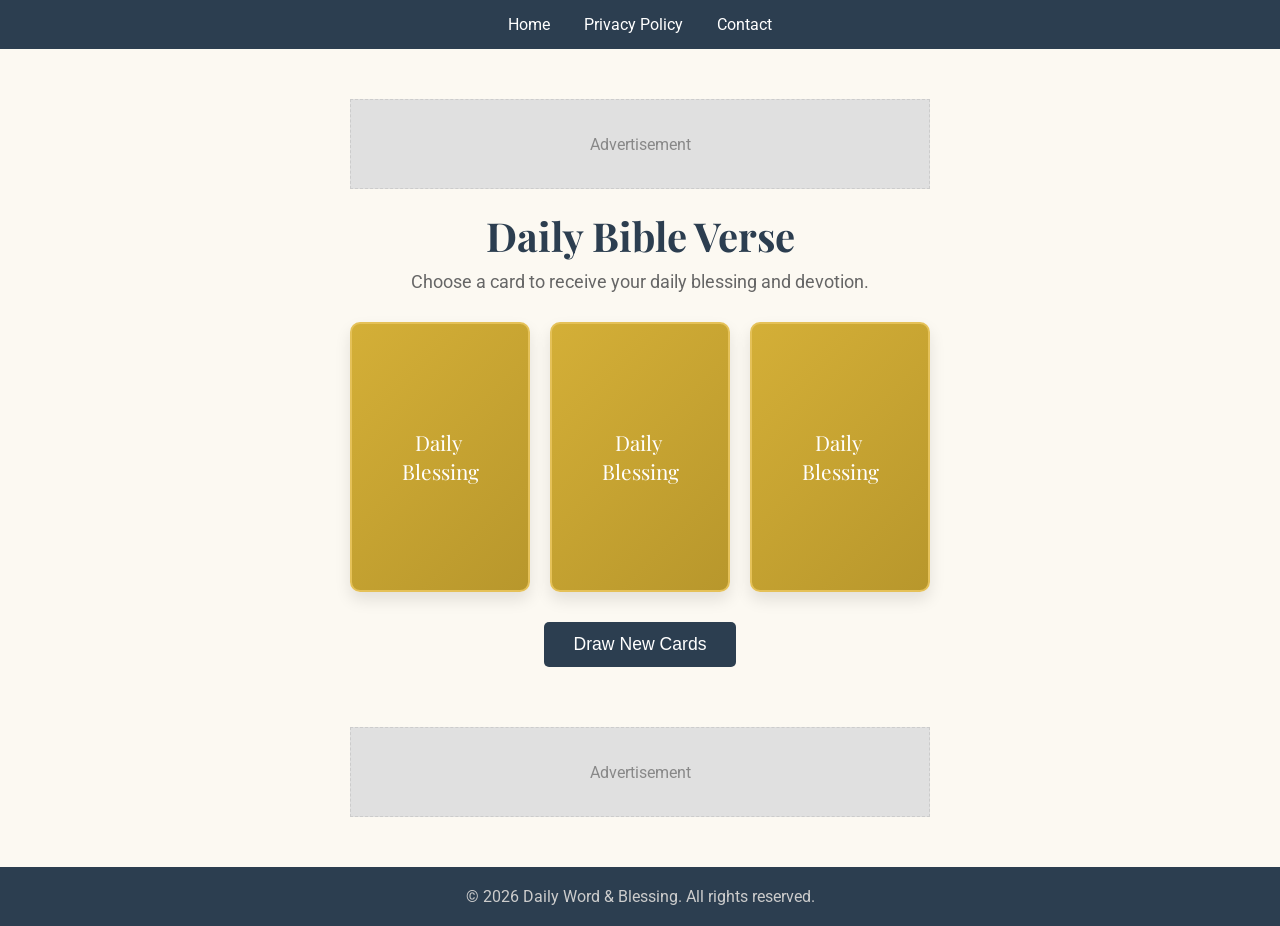
==== index.html @ fd9ffa01 "페이지 업데이트" ====
<!DOCTYPE html>
<html lang="en">
<head>
    <meta charset="UTF-8">
    <meta name="viewport" content="width=device-width, initial-scale=1.0">
    <title>Daily Bible Verse Card & Devotion</title>
    <link rel="stylesheet" href="style.css">
    <link href="https://fonts.googleapis.com/css2?family=Playfair+Display:ital,wght@0,400;0,700;1,400&family=Roboto:wght@300;400;700&display=swap" rel="stylesheet">
</head>
<body>
    <!-- 내비게이션 메뉴 (애드센스 승인 필수 요소) -->
    <header>
        <nav>
            <a href="index.html">Home</a>
            <a href="privacy.html">Privacy Policy</a>
            <a href="mailto:your-email@gmail.com">Contact</a>
        </nav>
    </header>

    <div class="container">
        <!-- 상단 애드센스 광고 자리 -->
        <div class="ad-slot" id="ad-top">
            <p>Advertisement</p>
        </div>

        <h1>Daily Bible Verse</h1>
        <p class="subtitle">Choose a card to receive your daily blessing and devotion.</p>
        
        <div class="cards-wrapper" id="cards-wrapper">
            <!-- 자바스크립트로 카드가 생성됩니다 -->
        </div>

        <button id="refresh-btn">Draw New Cards</button>

        <!-- SEO 및 콘텐츠를 위한 묵상(해설) 텍스트 영역 -->
        <article id="devotion-area" class="devotion-section hidden">
            <h2>Today's Devotion</h2>
            <h3 id="devotion-verse"></h3>
            <p id="devotion-text">Select a card above to read the devotion.</p>
        </article>

        <!-- 하단 애드센스 광고 자리 -->
        <div class="ad-slot" id="ad-bottom">
            <p>Advertisement</p>
        </div>
    </div>

    <footer>
        <p>&copy; 2026 Daily Word & Blessing. All rights reserved.</p>
    </footer>

    <script src="script.js"></script>
</body>
</html>
---- style.css ----
* {
    box-sizing: border-box;
    margin: 0;
    padding: 0;
}

body {
    font-family: 'Roboto', sans-serif;
    background-color: #fcf9f2;
    color: #333;
    display: flex;
    flex-direction: column;
    align-items: center;
    min-height: 100vh;
}

/* Header & Nav */
header {
    width: 100%;
    background-color: #2c3e50;
    padding: 15px 0;
    text-align: center;
}

nav a {
    color: white;
    text-decoration: none;
    margin: 0 15px;
    font-size: 1rem;
    font-weight: 400;
}

nav a:hover {
    text-decoration: underline;
}

.container {
    text-align: center;
    max-width: 1000px;
    padding: 30px 20px;
    flex: 1; /* 푸터를 하단에 밀어내기 위함 */
}

h1 {
    font-family: 'Playfair Display', serif;
    font-size: 2.5rem;
    color: #2c3e50;
    margin-bottom: 10px;
}

.subtitle {
    font-size: 1.1rem;
    color: #666;
    margin-bottom: 30px;
}

/* Ad Slots (광고 자리 임시 디자인) */
.ad-slot {
    width: 100%;
    max-width: 728px;
    height: 90px;
    background-color: #e0e0e0;
    margin: 20px auto;
    display: flex;
    justify-content: center;
    align-items: center;
    color: #888;
    border: 1px dashed #ccc;
}

.cards-wrapper {
    display: flex;
    flex-wrap: wrap;
    gap: 20px;
    justify-content: center;
    margin-bottom: 30px;
}

/* Card Styles */
.card-container {
    background-color: transparent;
    width: 180px;
    height: 270px;
    perspective: 1000px;
    cursor: pointer;
}

.card-inner {
    position: relative;
    width: 100%;
    height: 100%;
    text-align: center;
    transition: transform 0.6s;
    transform-style: preserve-3d;
    box-shadow: 0 8px 16px rgba(0,0,0,0.1);
    border-radius: 10px;
}

.card-container.flipped .card-inner {
    transform: rotateY(180deg);
}

.card-front, .card-back {
    position: absolute;
    width: 100%;
    height: 100%;
    backface-visibility: hidden;
    border-radius: 10px;
    display: flex;
    flex-direction: column;
    justify-content: center;
    align-items: center;
    padding: 15px;
}

.card-front {
    background: linear-gradient(135deg, #d4af37 0%, #b8972c 100%);
    color: white;
    font-family: 'Playfair Display', serif;
    font-size: 1.3rem;
    border: 2px solid #e5c158;
}

.card-front::after {
    content: "Daily \A Blessing";
    white-space: pre-wrap;
    line-height: 1.4;
}

.card-back {
    background-color: #ffffff;
    color: #333;
    transform: rotateY(180deg);
    border: 1px solid #ddd;
}

.verse-text {
    font-family: 'Playfair Display', serif;
    font-size: 1rem;
    font-style: italic;
    margin-bottom: 15px;
    line-height: 1.4;
}

.verse-ref {
    font-size: 0.85rem;
    font-weight: bold;
    color: #d4af37;
}

#refresh-btn {
    padding: 12px 30px;
    font-size: 1.1rem;
    background-color: #2c3e50;
    color: white;
    border: none;
    border-radius: 5px;
    cursor: pointer;
    transition: background-color 0.3s;
    margin-bottom: 40px;
}

#refresh-btn:hover {
    background-color: #1a252f;
}

/* Devotion Area (애드센스를 위한 텍스트 영역) */
.devotion-section {
    background-color: white;
    padding: 30px;
    border-radius: 10px;
    box-shadow: 0 4px 12px rgba(0,0,0,0.05);
    margin: 20px auto 40px;
    max-width: 800px;
    text-align: left;
    transition: opacity 0.5s ease-in-out;
}

.devotion-section.hidden {
    display: none;
}

.devotion-section h2 {
    color: #d4af37;
    margin-bottom: 15px;
    font-family: 'Playfair Display', serif;
}

.devotion-section h3 {
    font-size: 1.2rem;
    color: #2c3e50;
    margin-bottom: 15px;
    font-style: italic;
}

.devotion-section p {
    font-size: 1.05rem;
    line-height: 1.6;
    color: #444;
}

/* Footer */
footer {
    width: 100%;
    background-color: #2c3e50;
    color: #ccc;
    text-align: center;
    padding: 20px 0;
    margin-top: auto;
}

/* Mobile Responsiveness */
@media (max-width: 768px) {
    .ad-slot { height: 50px; }
    .card-container { width: 140px; height: 210px; }
    .verse-text { font-size: 0.9rem; }
}
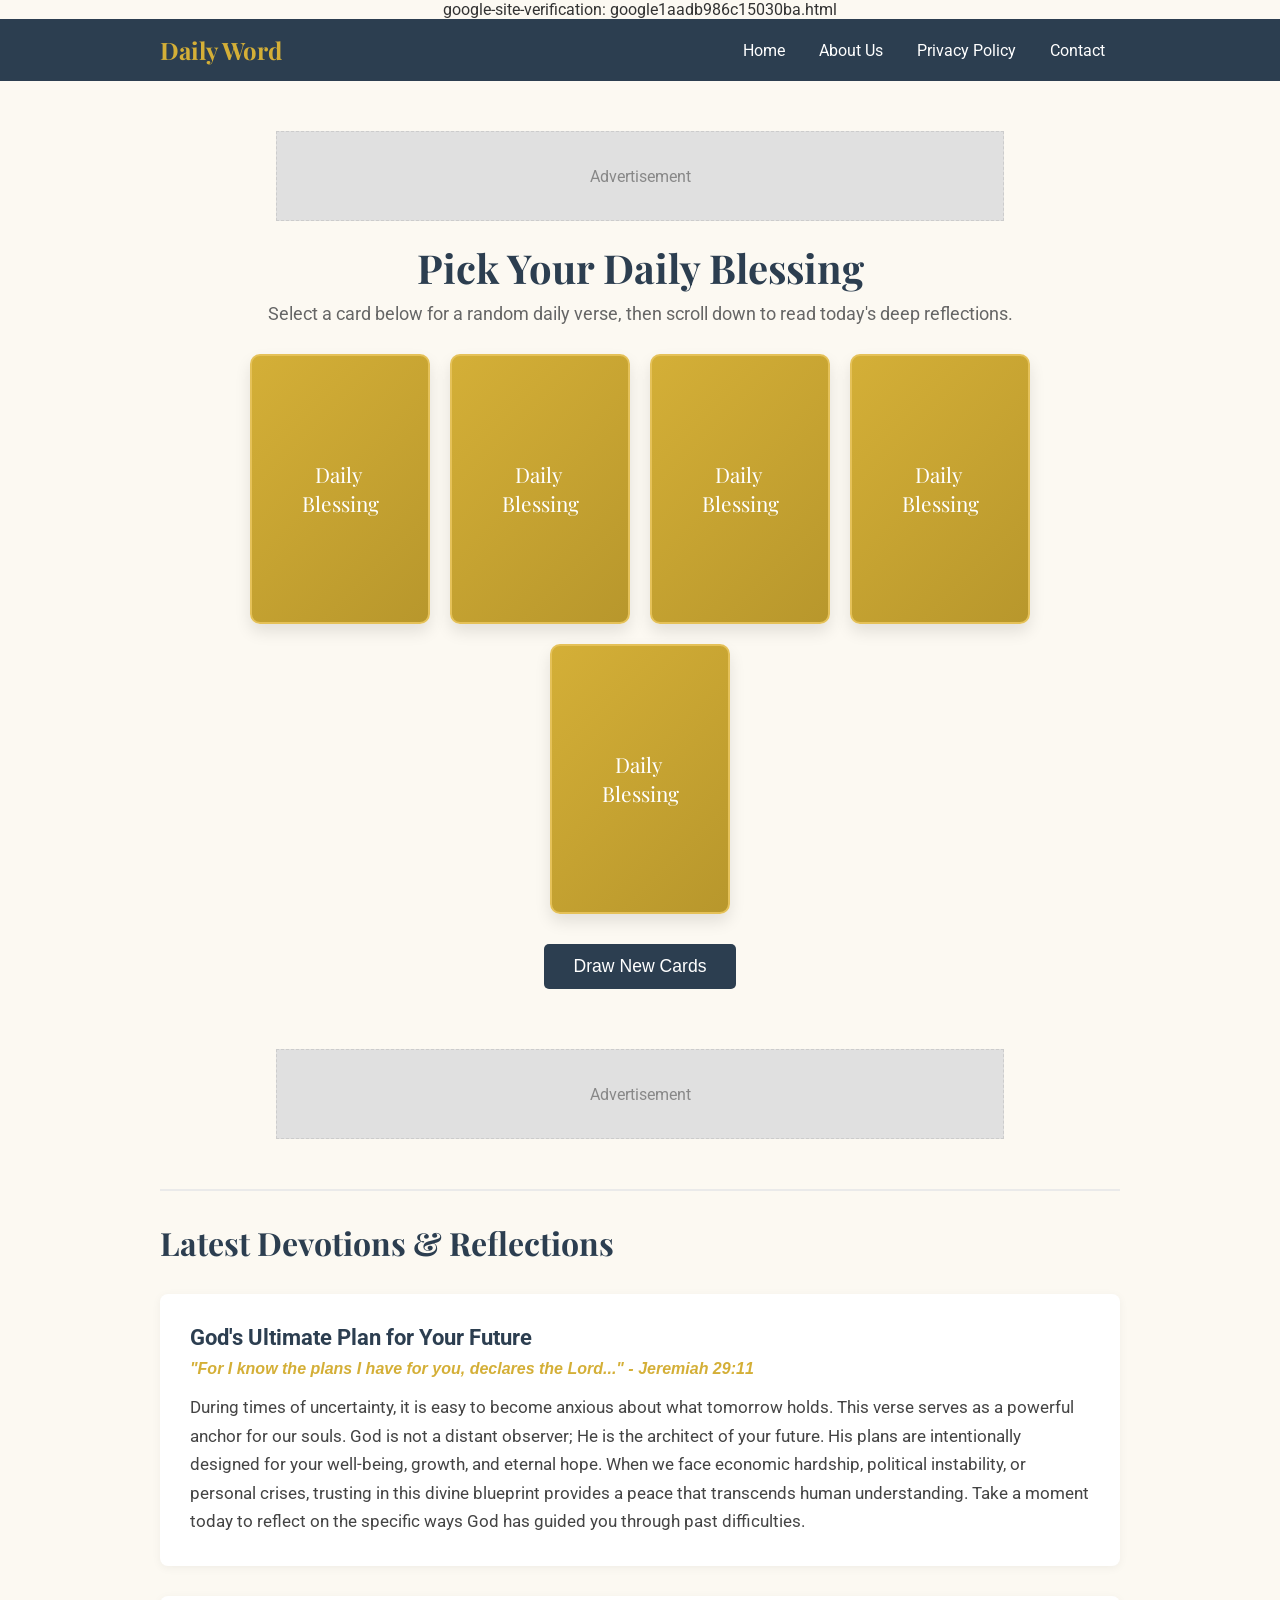
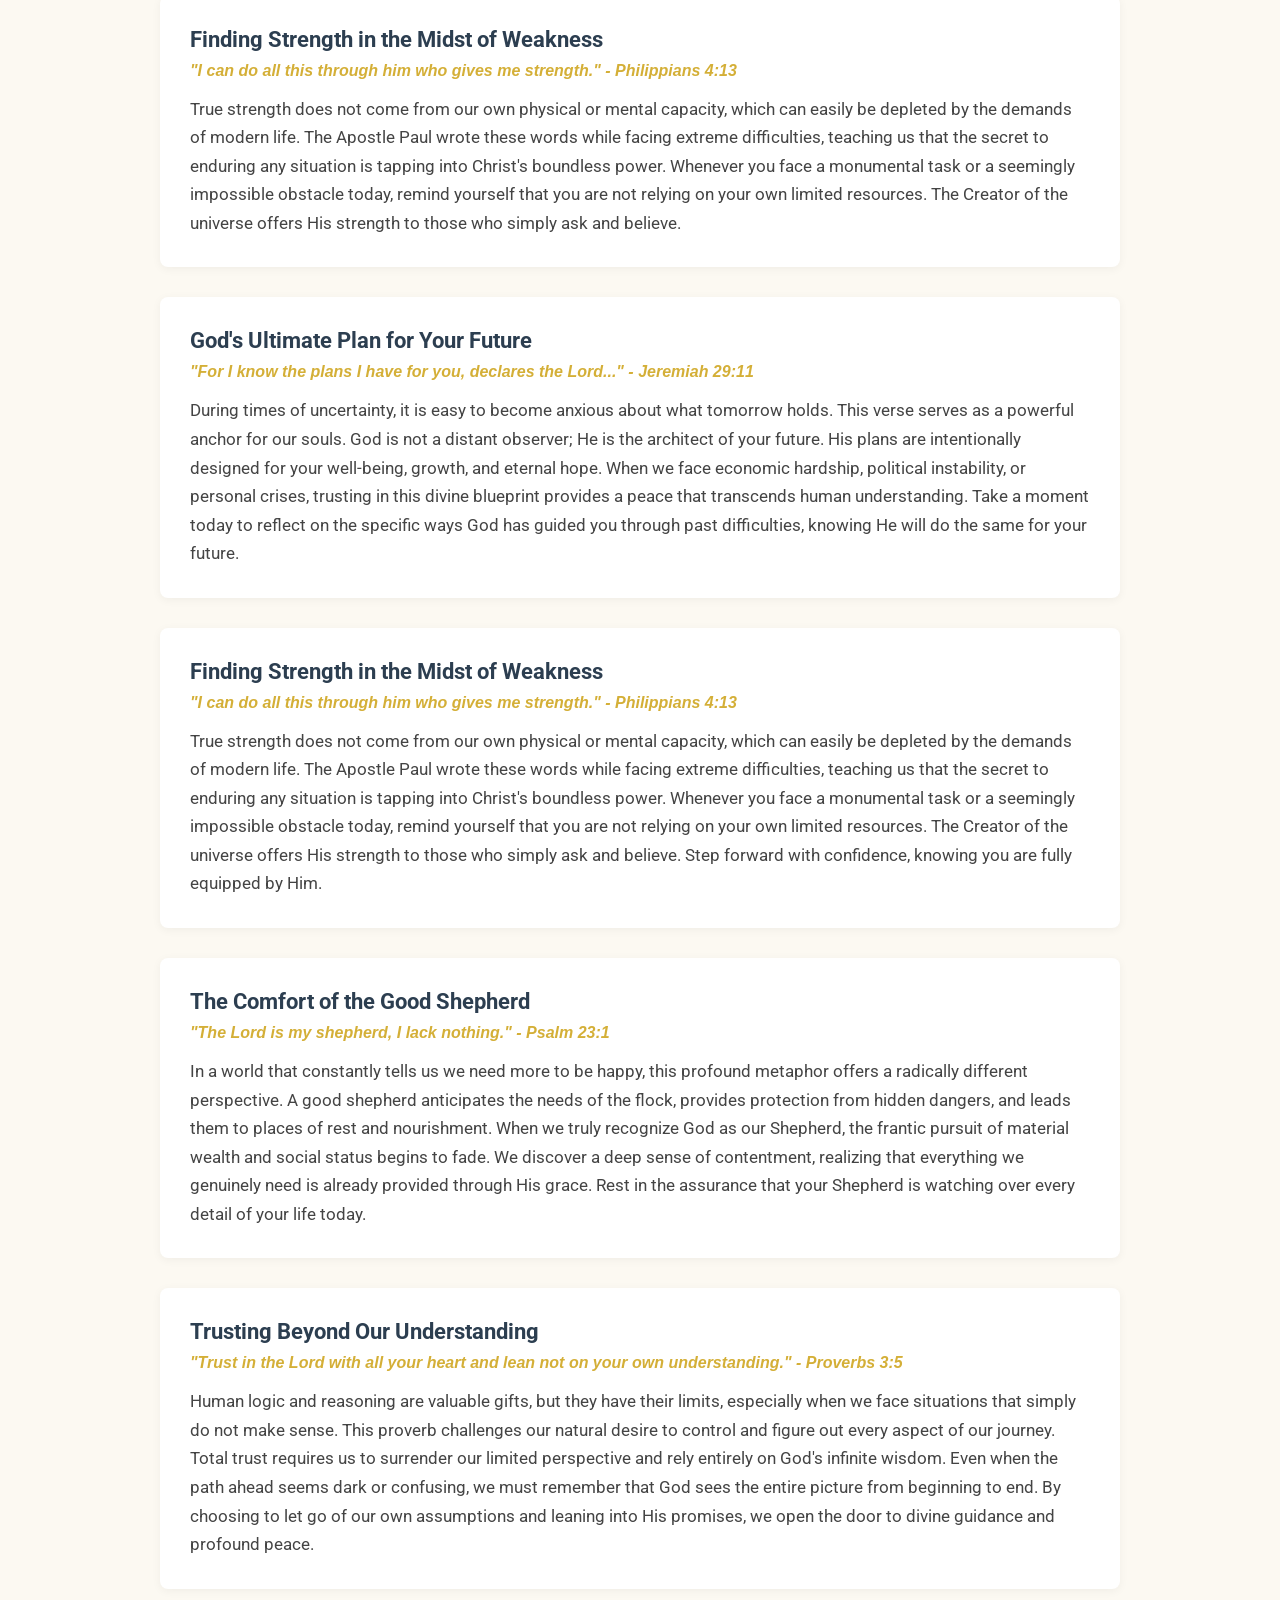
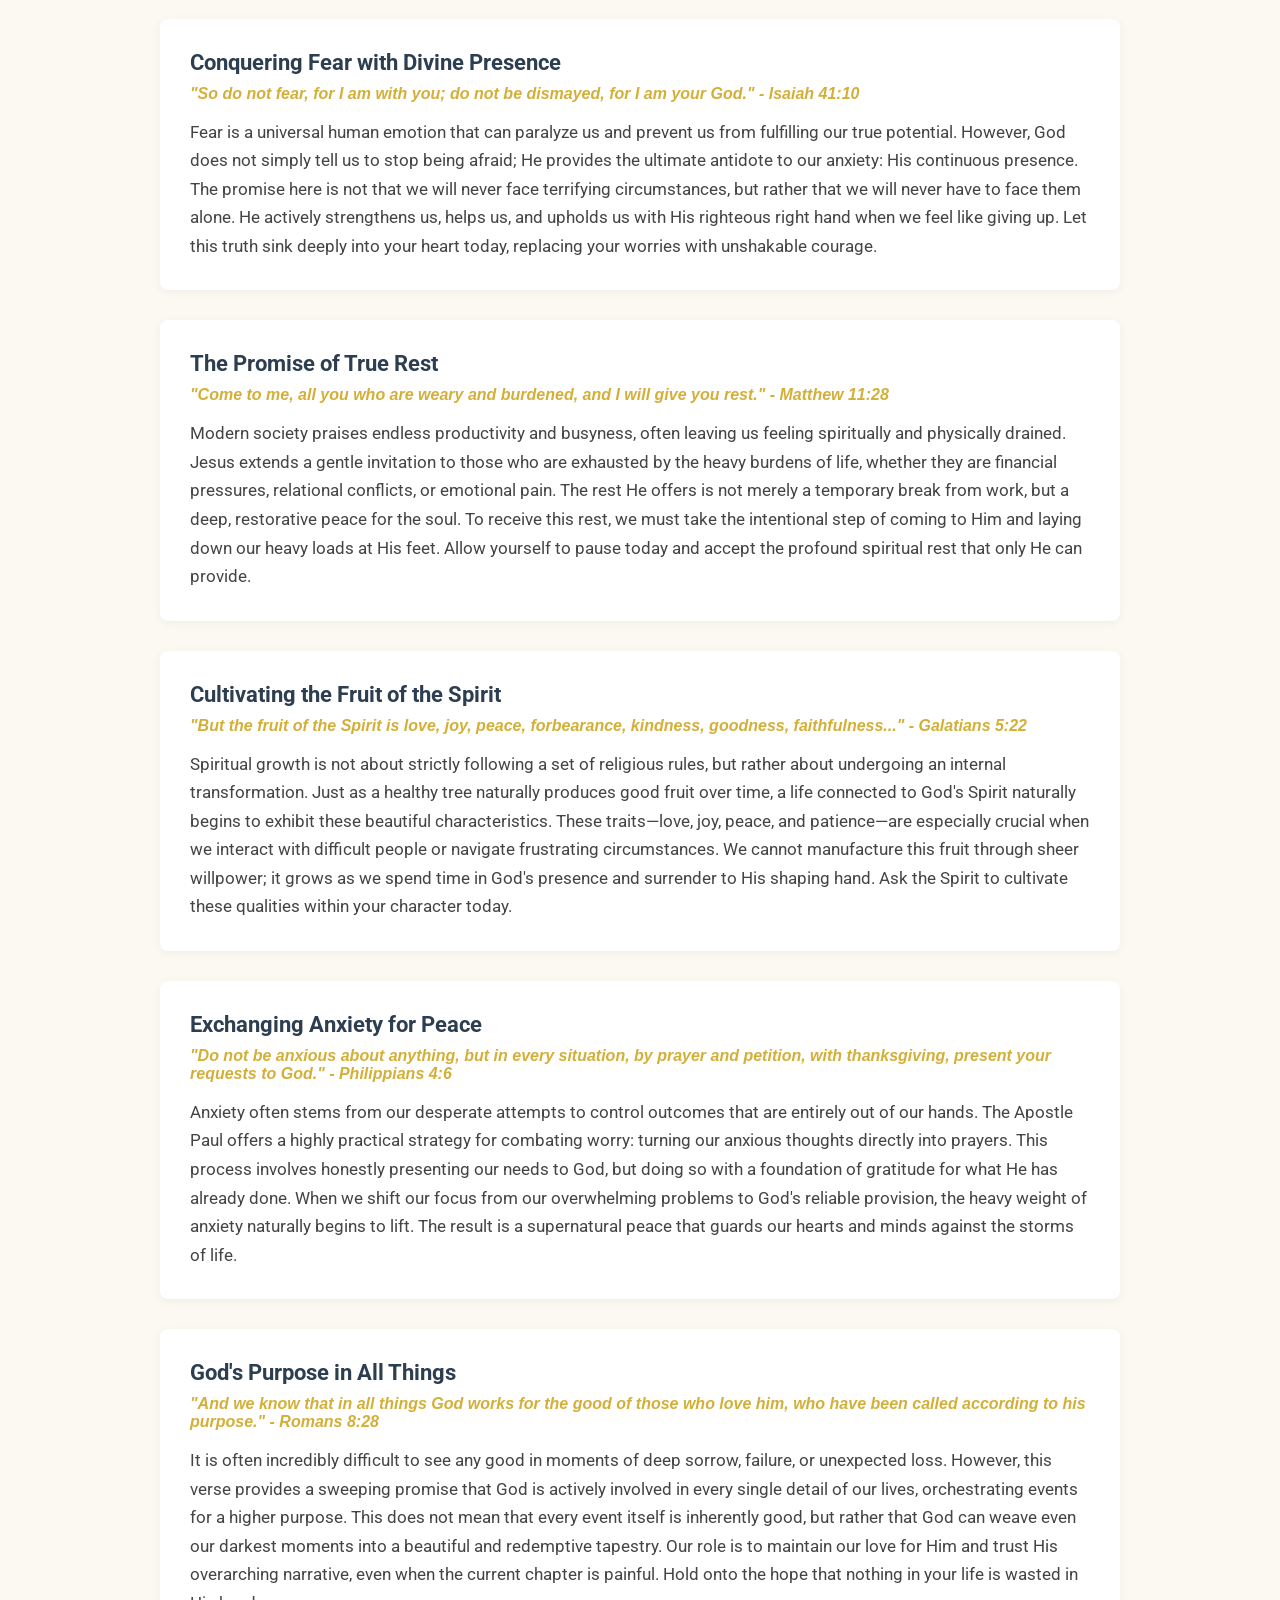
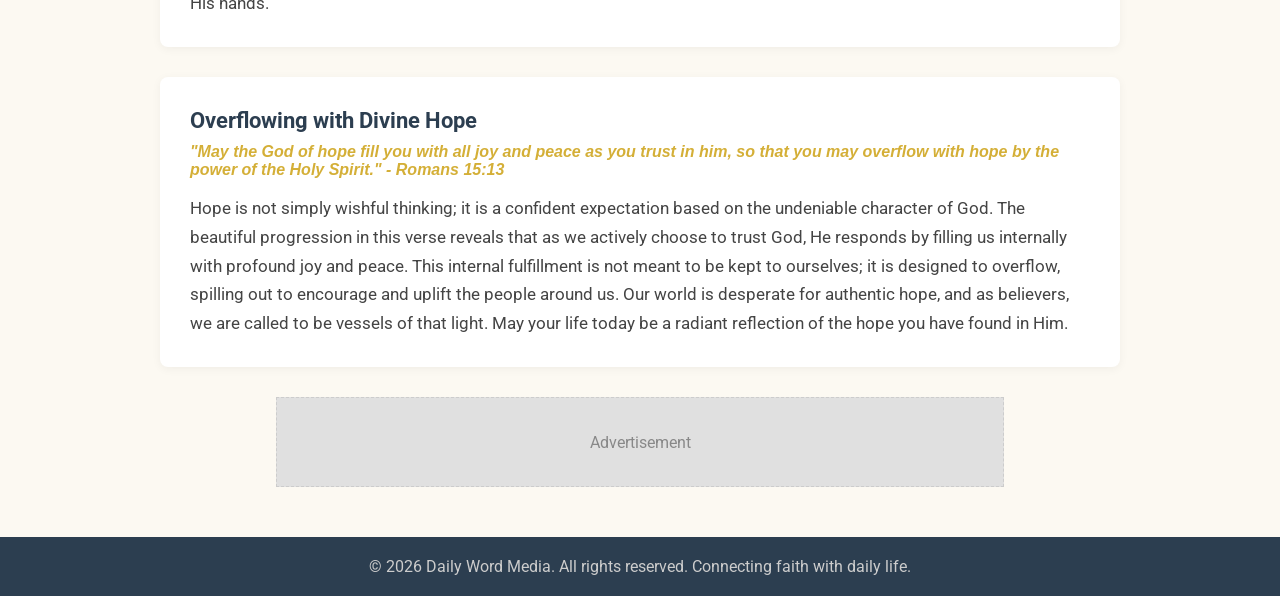
==== commit 34170861: "Fix javascript card issue" ====
--- a/index.html
+++ b/index.html
@@ -3,50 +3,130 @@
 <head>
     <meta charset="UTF-8">
     <meta name="viewport" content="width=device-width, initial-scale=1.0">
-    <title>Daily Bible Verse Card & Devotion</title>
+    <title>Daily Word & Devotion | Inspirational Bible Verses</title>
     <link rel="stylesheet" href="style.css">
     <link href="https://fonts.googleapis.com/css2?family=Playfair+Display:ital,wght@0,400;0,700;1,400&family=Roboto:wght@300;400;700&display=swap" rel="stylesheet">
+    <meta name="description" content="Start your day with powerful Bible verses and deep daily devotions. Find hope, strength, and blessings for your life.">
+    google-site-verification: google1aadb986c15030ba.html
 </head>
 <body>
-    <!-- 내비게이션 메뉴 (애드센스 승인 필수 요소) -->
+    <!-- 명확한 네비게이션 (구글 가이드라인 준수) -->
     <header>
-        <nav>
-            <a href="index.html">Home</a>
-            <a href="privacy.html">Privacy Policy</a>
-            <a href="mailto:your-email@gmail.com">Contact</a>
-        </nav>
+        <div class="header-content">
+            <div class="logo">Daily Word</div>
+            <nav>
+                <a href="index.html">Home</a>
+                <a href="about.html">About Us</a>
+                <a href="privacy.html">Privacy Policy</a>
+                <a href="mailto:your-email@gmail.com">Contact</a>
+            </nav>
+        </div>
     </header>
 
     <div class="container">
-        <!-- 상단 애드센스 광고 자리 -->
-        <div class="ad-slot" id="ad-top">
-            <p>Advertisement</p>
-        </div>
+        <!-- 상단 광고 슬롯 -->
+        <div class="ad-slot" id="ad-top"><p>Advertisement</p></div>
 
-        <h1>Daily Bible Verse</h1>
-        <p class="subtitle">Choose a card to receive your daily blessing and devotion.</p>
-        
-        <div class="cards-wrapper" id="cards-wrapper">
-            <!-- 자바스크립트로 카드가 생성됩니다 -->
-        </div>
+        <!-- 1. 인터랙티브 유저 경험 영역 (기존 카드 기능) -->
+        <section class="hero-section">
+            <h1>Pick Your Daily Blessing</h1>
+            <p class="subtitle">Select a card below for a random daily verse, then scroll down to read today's deep reflections.</p>
+            
+            <div class="cards-wrapper" id="cards-wrapper">
+                <!-- JS로 카드 생성됨 -->
+            </div>
+            <button id="refresh-btn">Draw New Cards</button>
+        </section>
 
-        <button id="refresh-btn">Draw New Cards</button>
+        <!-- 중간 광고 슬롯 -->
+        <div class="ad-slot" id="ad-mid"><p>Advertisement</p></div>
 
-        <!-- SEO 및 콘텐츠를 위한 묵상(해설) 텍스트 영역 -->
-        <article id="devotion-area" class="devotion-section hidden">
-            <h2>Today's Devotion</h2>
-            <h3 id="devotion-verse"></h3>
-            <p id="devotion-text">Select a card above to read the devotion.</p>
-        </article>
+        <!-- 2. SEO 및 애드센스 봇을 위한 텍스트 콘텐츠 영역 (매우 중요) -->
+        <!-- 이곳에 완성된 문장의 영어 텍스트가 하드코딩 되어 있어야 승인됩니다. -->
+        <section class="content-feed">
+            <h2>Latest Devotions & Reflections</h2>
+            
+            <article class="devotion-post">
+                <h3>God's Ultimate Plan for Your Future</h3>
+                <span class="verse-quote">"For I know the plans I have for you, declares the Lord..." - Jeremiah 29:11</span>
+                <p>During times of uncertainty, it is easy to become anxious about what tomorrow holds. This verse serves as a powerful anchor for our souls. God is not a distant observer; He is the architect of your future. His plans are intentionally designed for your well-being, growth, and eternal hope. When we face economic hardship, political instability, or personal crises, trusting in this divine blueprint provides a peace that transcends human understanding. Take a moment today to reflect on the specific ways God has guided you through past difficulties.</p>
+            </article>
 
-        <!-- 하단 애드센스 광고 자리 -->
-        <div class="ad-slot" id="ad-bottom">
-            <p>Advertisement</p>
-        </div>
+            <article class="devotion-post">
+                <h3>Finding Strength in the Midst of Weakness</h3>
+                <span class="verse-quote">"I can do all this through him who gives me strength." - Philippians 4:13</span>
+                <p>True strength does not come from our own physical or mental capacity, which can easily be depleted by the demands of modern life. The Apostle Paul wrote these words while facing extreme difficulties, teaching us that the secret to enduring any situation is tapping into Christ's boundless power. Whenever you face a monumental task or a seemingly impossible obstacle today, remind yourself that you are not relying on your own limited resources. The Creator of the universe offers His strength to those who simply ask and believe.</p>
+            </article>
+
+            <article class="devotion-post">
+                <h3>God's Ultimate Plan for Your Future</h3>
+                <span class="verse-quote">"For I know the plans I have for you, declares the Lord..." - Jeremiah 29:11</span>
+                <p>During times of uncertainty, it is easy to become anxious about what tomorrow holds. This verse serves as a powerful anchor for our souls. God is not a distant observer; He is the architect of your future. His plans are intentionally designed for your well-being, growth, and eternal hope. When we face economic hardship, political instability, or personal crises, trusting in this divine blueprint provides a peace that transcends human understanding. Take a moment today to reflect on the specific ways God has guided you through past difficulties, knowing He will do the same for your future.</p>
+            </article>
+
+            <article class="devotion-post">
+                <h3>Finding Strength in the Midst of Weakness</h3>
+                <span class="verse-quote">"I can do all this through him who gives me strength." - Philippians 4:13</span>
+                <p>True strength does not come from our own physical or mental capacity, which can easily be depleted by the demands of modern life. The Apostle Paul wrote these words while facing extreme difficulties, teaching us that the secret to enduring any situation is tapping into Christ's boundless power. Whenever you face a monumental task or a seemingly impossible obstacle today, remind yourself that you are not relying on your own limited resources. The Creator of the universe offers His strength to those who simply ask and believe. Step forward with confidence, knowing you are fully equipped by Him.</p>
+            </article>
+
+            <article class="devotion-post">
+                <h3>The Comfort of the Good Shepherd</h3>
+                <span class="verse-quote">"The Lord is my shepherd, I lack nothing." - Psalm 23:1</span>
+                <p>In a world that constantly tells us we need more to be happy, this profound metaphor offers a radically different perspective. A good shepherd anticipates the needs of the flock, provides protection from hidden dangers, and leads them to places of rest and nourishment. When we truly recognize God as our Shepherd, the frantic pursuit of material wealth and social status begins to fade. We discover a deep sense of contentment, realizing that everything we genuinely need is already provided through His grace. Rest in the assurance that your Shepherd is watching over every detail of your life today.</p>
+            </article>
+
+            <article class="devotion-post">
+                <h3>Trusting Beyond Our Understanding</h3>
+                <span class="verse-quote">"Trust in the Lord with all your heart and lean not on your own understanding." - Proverbs 3:5</span>
+                <p>Human logic and reasoning are valuable gifts, but they have their limits, especially when we face situations that simply do not make sense. This proverb challenges our natural desire to control and figure out every aspect of our journey. Total trust requires us to surrender our limited perspective and rely entirely on God's infinite wisdom. Even when the path ahead seems dark or confusing, we must remember that God sees the entire picture from beginning to end. By choosing to let go of our own assumptions and leaning into His promises, we open the door to divine guidance and profound peace.</p>
+            </article>
+
+            <article class="devotion-post">
+                <h3>Conquering Fear with Divine Presence</h3>
+                <span class="verse-quote">"So do not fear, for I am with you; do not be dismayed, for I am your God." - Isaiah 41:10</span>
+                <p>Fear is a universal human emotion that can paralyze us and prevent us from fulfilling our true potential. However, God does not simply tell us to stop being afraid; He provides the ultimate antidote to our anxiety: His continuous presence. The promise here is not that we will never face terrifying circumstances, but rather that we will never have to face them alone. He actively strengthens us, helps us, and upholds us with His righteous right hand when we feel like giving up. Let this truth sink deeply into your heart today, replacing your worries with unshakable courage.</p>
+            </article>
+
+            <article class="devotion-post">
+                <h3>The Promise of True Rest</h3>
+                <span class="verse-quote">"Come to me, all you who are weary and burdened, and I will give you rest." - Matthew 11:28</span>
+                <p>Modern society praises endless productivity and busyness, often leaving us feeling spiritually and physically drained. Jesus extends a gentle invitation to those who are exhausted by the heavy burdens of life, whether they are financial pressures, relational conflicts, or emotional pain. The rest He offers is not merely a temporary break from work, but a deep, restorative peace for the soul. To receive this rest, we must take the intentional step of coming to Him and laying down our heavy loads at His feet. Allow yourself to pause today and accept the profound spiritual rest that only He can provide.</p>
+            </article>
+
+            <article class="devotion-post">
+                <h3>Cultivating the Fruit of the Spirit</h3>
+                <span class="verse-quote">"But the fruit of the Spirit is love, joy, peace, forbearance, kindness, goodness, faithfulness..." - Galatians 5:22</span>
+                <p>Spiritual growth is not about strictly following a set of religious rules, but rather about undergoing an internal transformation. Just as a healthy tree naturally produces good fruit over time, a life connected to God's Spirit naturally begins to exhibit these beautiful characteristics. These traits—love, joy, peace, and patience—are especially crucial when we interact with difficult people or navigate frustrating circumstances. We cannot manufacture this fruit through sheer willpower; it grows as we spend time in God's presence and surrender to His shaping hand. Ask the Spirit to cultivate these qualities within your character today.</p>
+            </article>
+
+            <article class="devotion-post">
+                <h3>Exchanging Anxiety for Peace</h3>
+                <span class="verse-quote">"Do not be anxious about anything, but in every situation, by prayer and petition, with thanksgiving, present your requests to God." - Philippians 4:6</span>
+                <p>Anxiety often stems from our desperate attempts to control outcomes that are entirely out of our hands. The Apostle Paul offers a highly practical strategy for combating worry: turning our anxious thoughts directly into prayers. This process involves honestly presenting our needs to God, but doing so with a foundation of gratitude for what He has already done. When we shift our focus from our overwhelming problems to God's reliable provision, the heavy weight of anxiety naturally begins to lift. The result is a supernatural peace that guards our hearts and minds against the storms of life.</p>
+            </article>
+
+            <article class="devotion-post">
+                <h3>God's Purpose in All Things</h3>
+                <span class="verse-quote">"And we know that in all things God works for the good of those who love him, who have been called according to his purpose." - Romans 8:28</span>
+                <p>It is often incredibly difficult to see any good in moments of deep sorrow, failure, or unexpected loss. However, this verse provides a sweeping promise that God is actively involved in every single detail of our lives, orchestrating events for a higher purpose. This does not mean that every event itself is inherently good, but rather that God can weave even our darkest moments into a beautiful and redemptive tapestry. Our role is to maintain our love for Him and trust His overarching narrative, even when the current chapter is painful. Hold onto the hope that nothing in your life is wasted in His hands.</p>
+            </article>
+
+            <article class="devotion-post">
+                <h3>Overflowing with Divine Hope</h3>
+                <span class="verse-quote">"May the God of hope fill you with all joy and peace as you trust in him, so that you may overflow with hope by the power of the Holy Spirit." - Romans 15:13</span>
+                <p>Hope is not simply wishful thinking; it is a confident expectation based on the undeniable character of God. The beautiful progression in this verse reveals that as we actively choose to trust God, He responds by filling us internally with profound joy and peace. This internal fulfillment is not meant to be kept to ourselves; it is designed to overflow, spilling out to encourage and uplift the people around us. Our world is desperate for authentic hope, and as believers, we are called to be vessels of that light. May your life today be a radiant reflection of the hope you have found in Him.</p>
+            </article>
+
+            <!-- 승인을 위해 이런 article을 최소 10개 이상 여기에 직접 작성해 넣으세요 -->
+        </section>
+
+        <!-- 하단 광고 슬롯 -->
+        <div class="ad-slot" id="ad-bottom"><p>Advertisement</p></div>
     </div>
 
     <footer>
-        <p>&copy; 2026 Daily Word & Blessing. All rights reserved.</p>
+        <p>&copy; 2026 Daily Word Media. All rights reserved. Connecting faith with daily life.</p>
     </footer>
 
     <script src="script.js"></script>
--- a/style.css
+++ b/style.css
@@ -214,4 +214,57 @@
     .ad-slot { height: 50px; }
     .card-container { width: 140px; height: 210px; }
     .verse-text { font-size: 0.9rem; }
+}
+/* Header Layout Update */
+.header-content {
+    display: flex;
+    justify-content: space-between;
+    align-items: center;
+    max-width: 1000px;
+    margin: 0 auto;
+    padding: 0 20px;
+}
+.logo {
+    font-family: 'Playfair Display', serif;
+    font-size: 1.5rem;
+    font-weight: bold;
+    color: #d4af37;
+}
+
+/* Content Feed for SEO */
+.content-feed {
+    text-align: left;
+    margin-top: 50px;
+    border-top: 2px solid #eaeaea;
+    padding-top: 30px;
+}
+.content-feed h2 {
+    font-family: 'Playfair Display', serif;
+    color: #2c3e50;
+    margin-bottom: 30px;
+    font-size: 2rem;
+}
+.devotion-post {
+    background: white;
+    padding: 30px;
+    border-radius: 8px;
+    box-shadow: 0 2px 10px rgba(0,0,0,0.05);
+    margin-bottom: 30px;
+}
+.devotion-post h3 {
+    color: #2c3e50;
+    font-size: 1.4rem;
+    margin-bottom: 10px;
+}
+.verse-quote {
+    display: block;
+    font-style: italic;
+    color: #d4af37;
+    font-weight: bold;
+    margin-bottom: 15px;
+}
+.devotion-post p {
+    font-size: 1.05rem;
+    line-height: 1.7;
+    color: #444;
 }
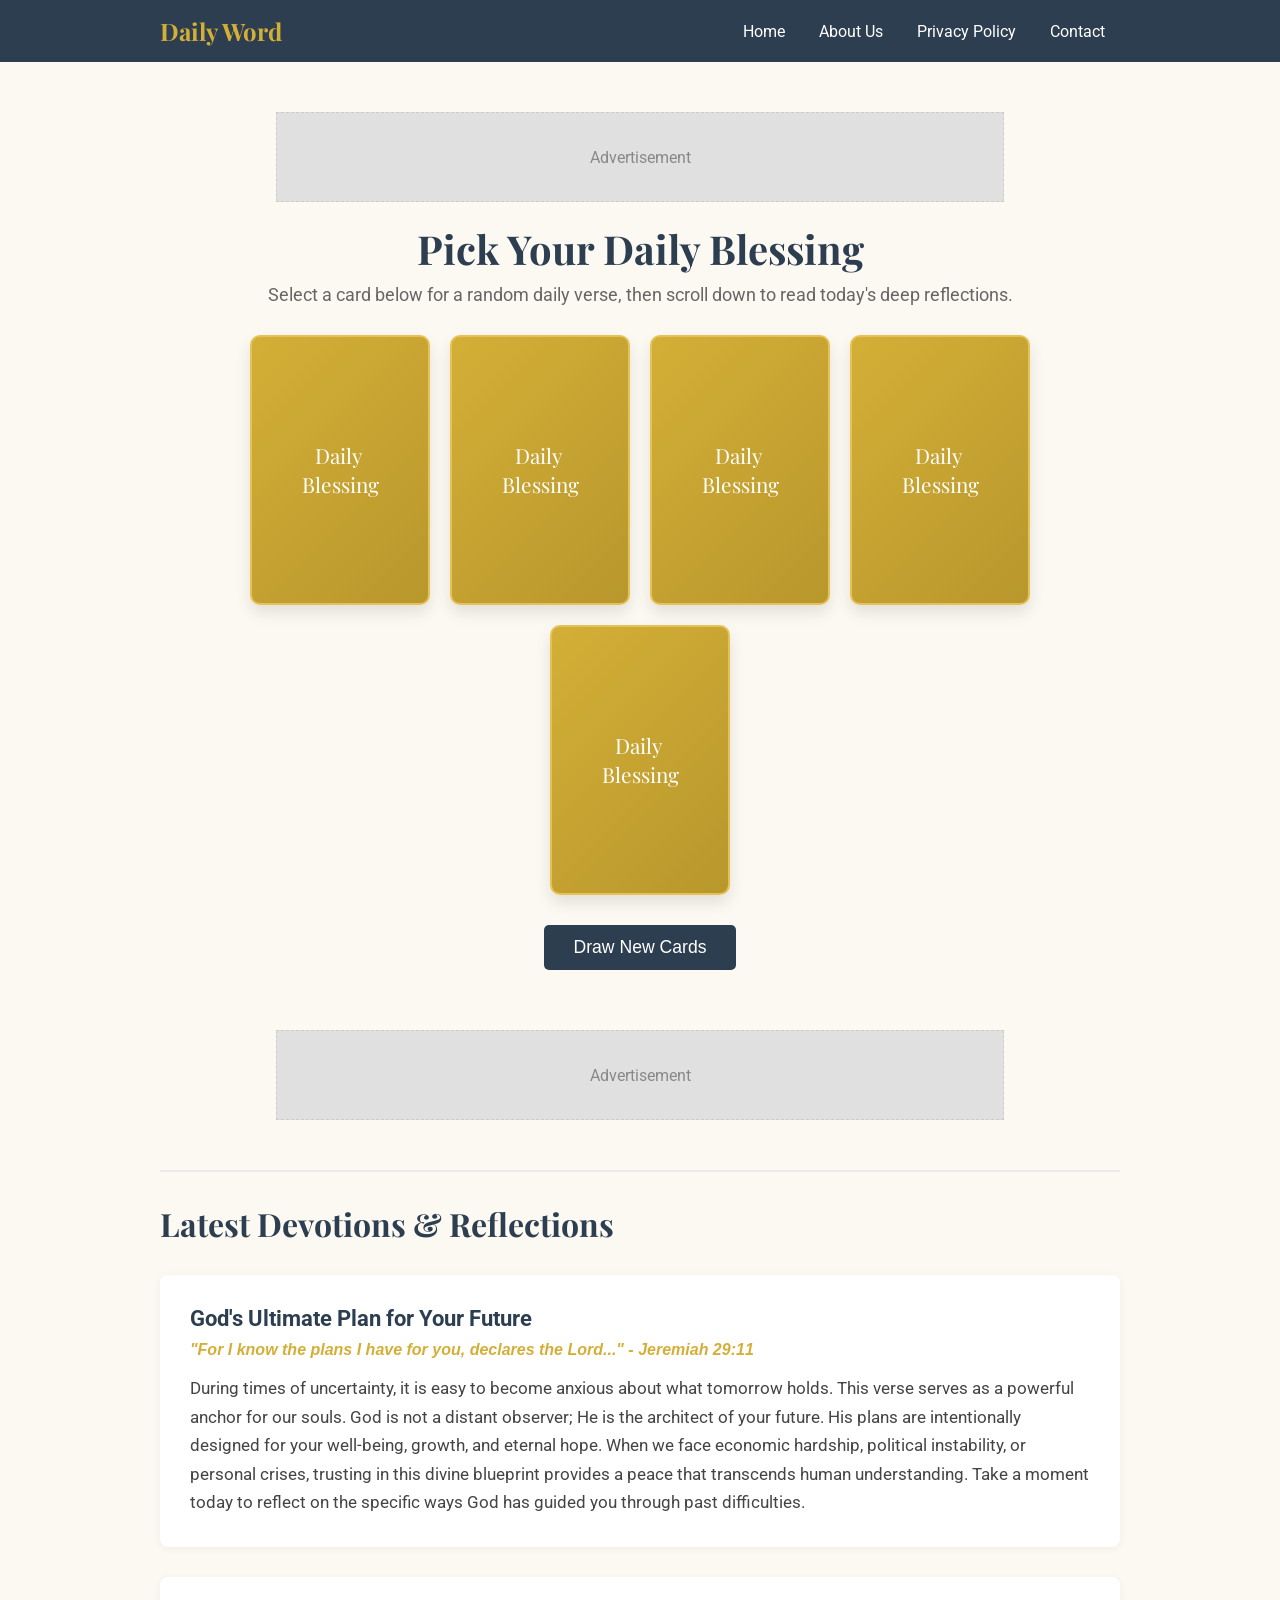
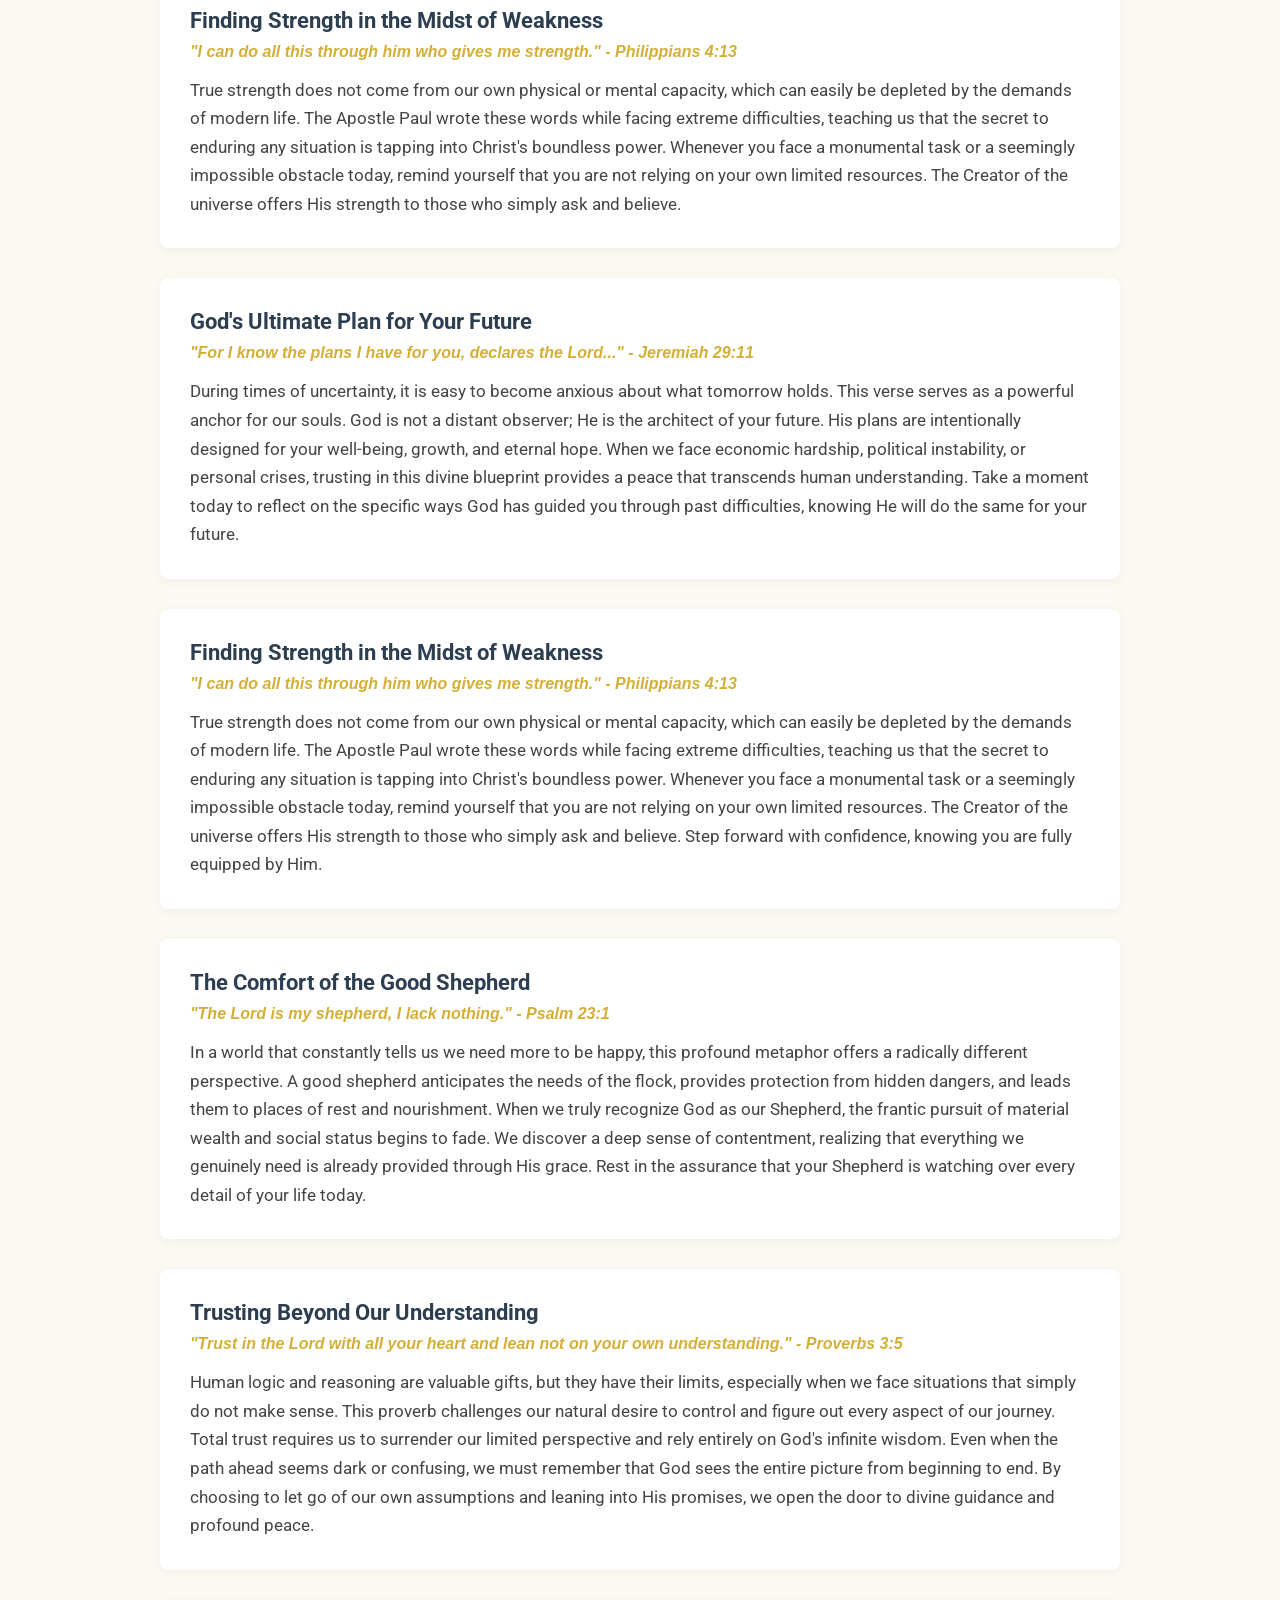
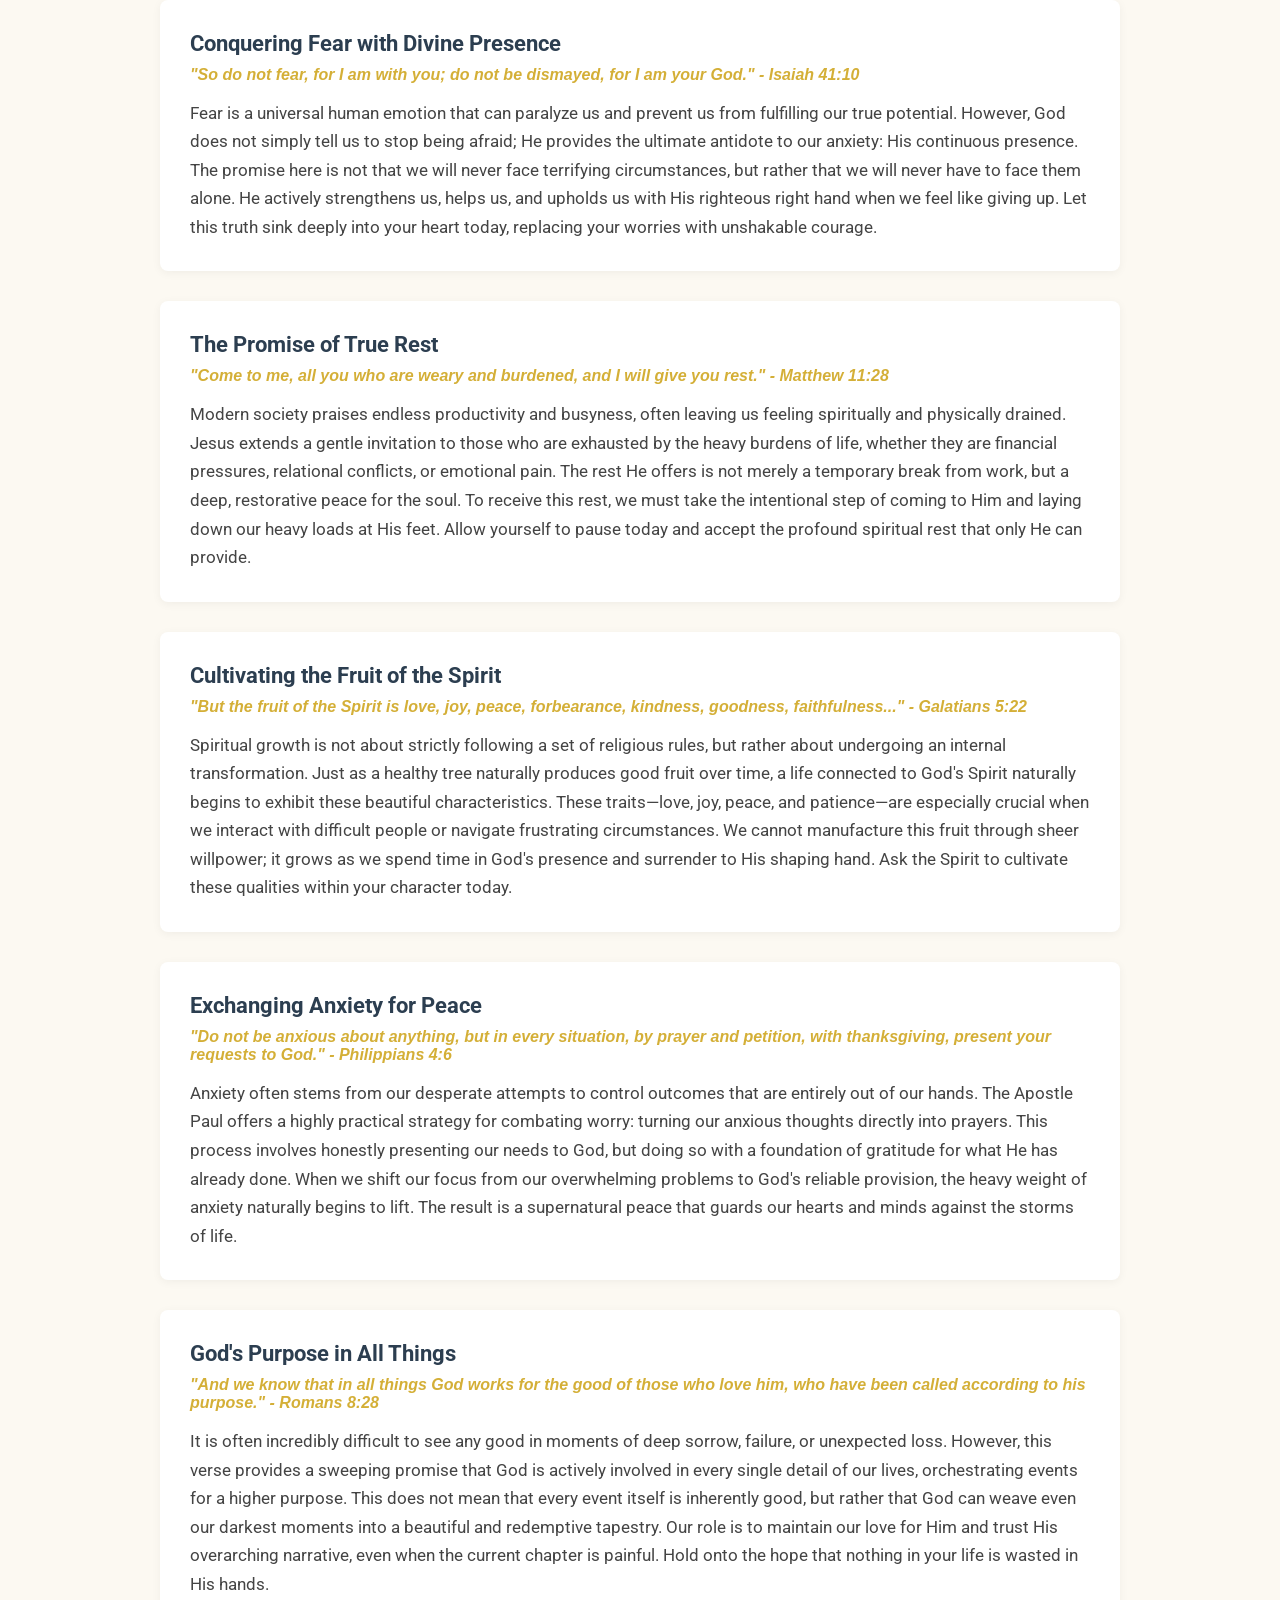
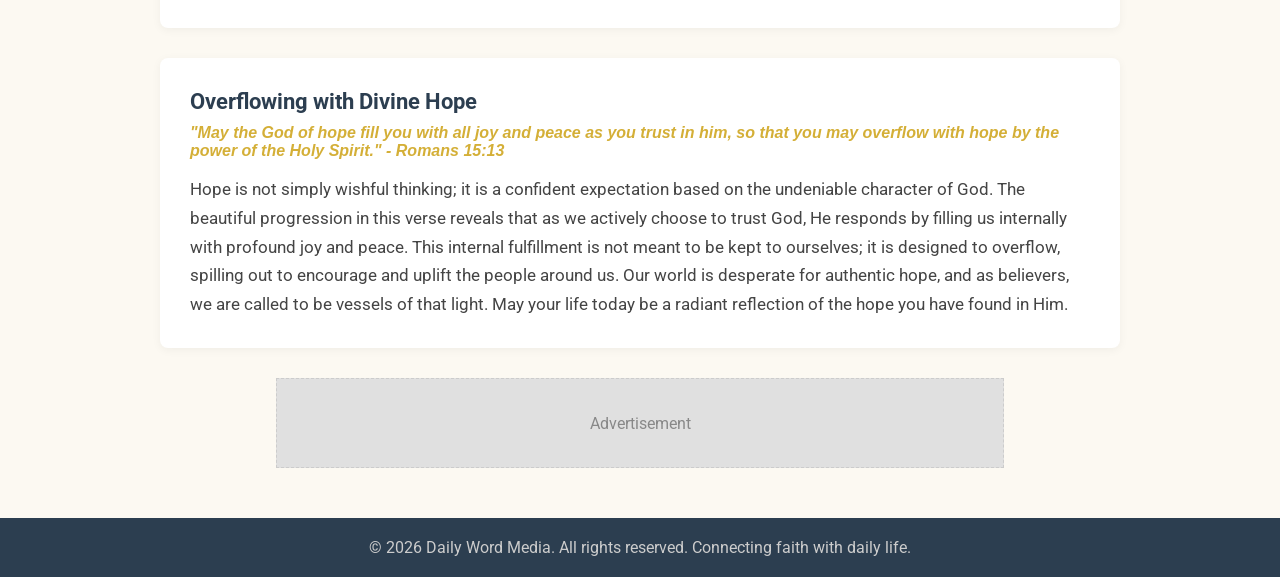
==== commit c4dbe81c: "Add google verification and sitemap" ====
--- a/index.html
+++ b/index.html
@@ -7,7 +7,7 @@
     <link rel="stylesheet" href="style.css">
     <link href="https://fonts.googleapis.com/css2?family=Playfair+Display:ital,wght@0,400;0,700;1,400&family=Roboto:wght@300;400;700&display=swap" rel="stylesheet">
     <meta name="description" content="Start your day with powerful Bible verses and deep daily devotions. Find hope, strength, and blessings for your life.">
-    google-site-verification: google1aadb986c15030ba.html
+    <meta name="google-site-verification" content="google-site-verification: google1aadb986c15030ba.html" />
 </head>
 <body>
     <!-- 명확한 네비게이션 (구글 가이드라인 준수) -->
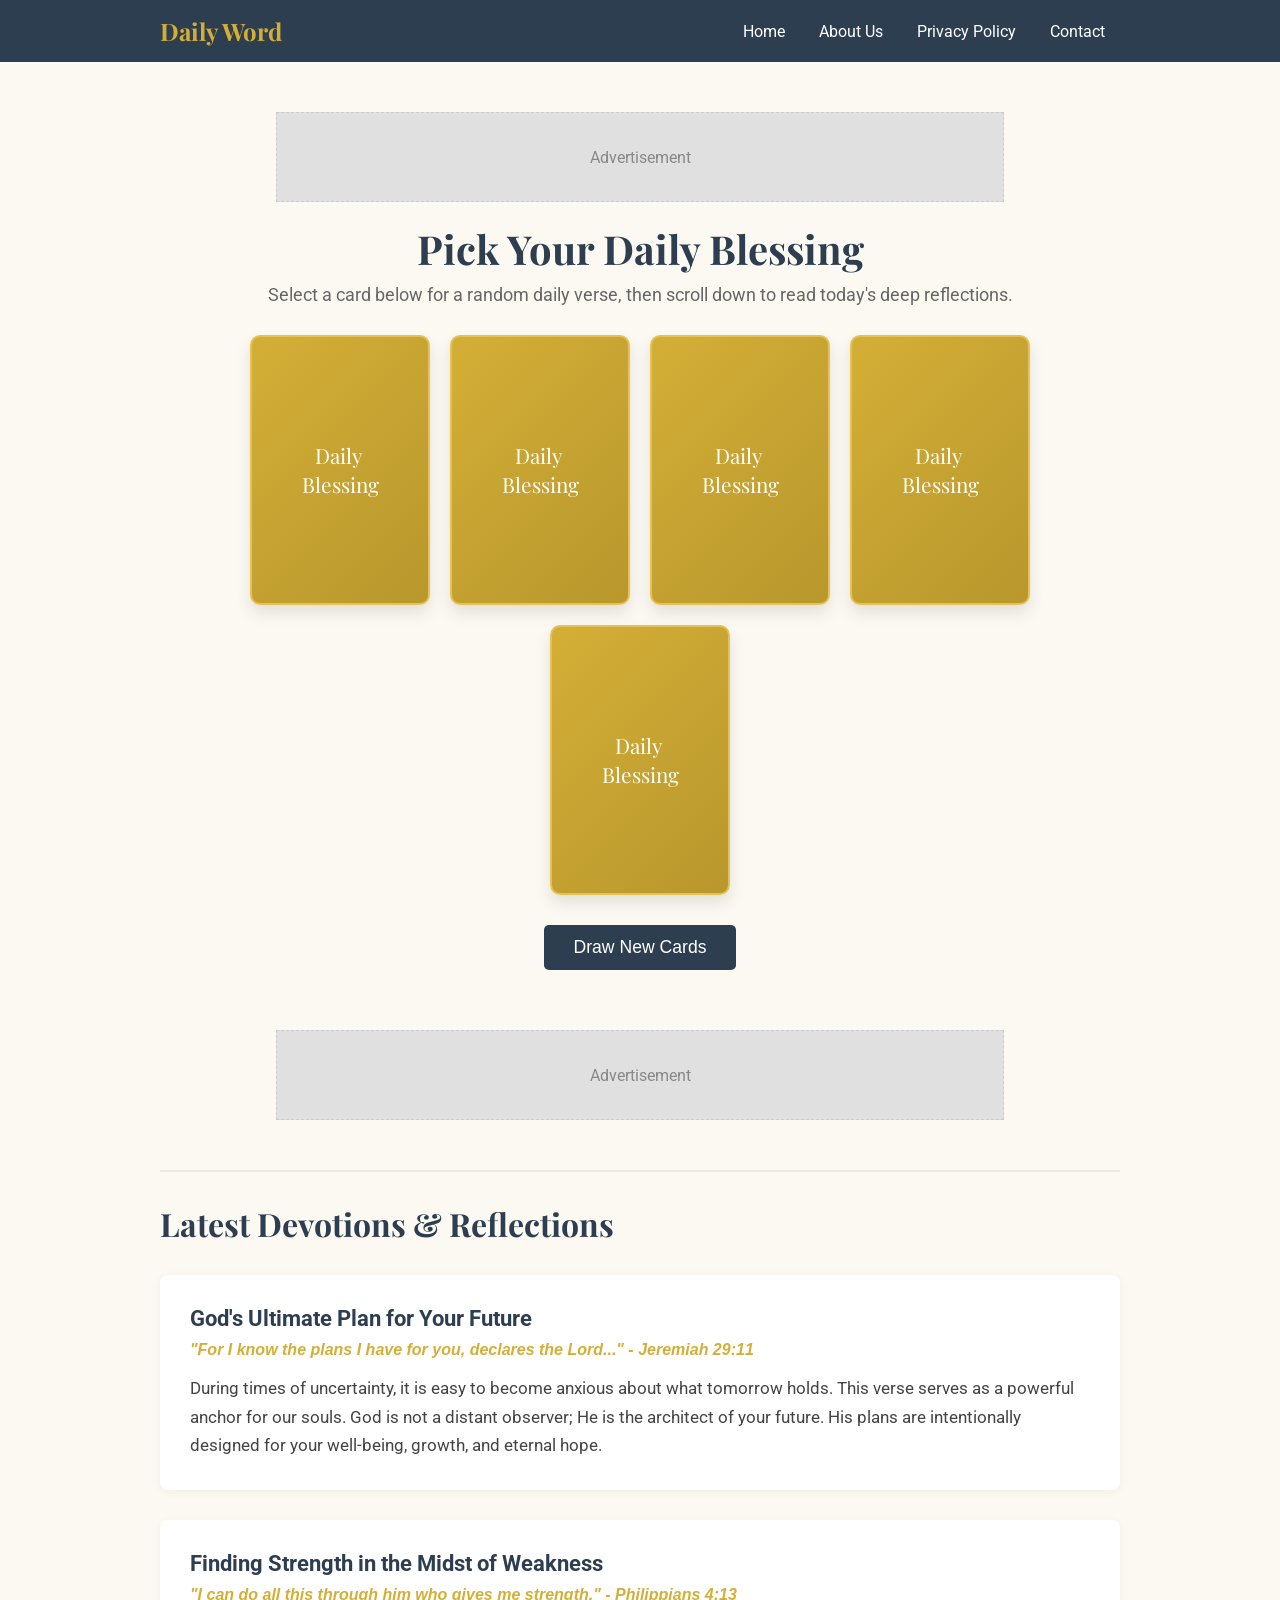
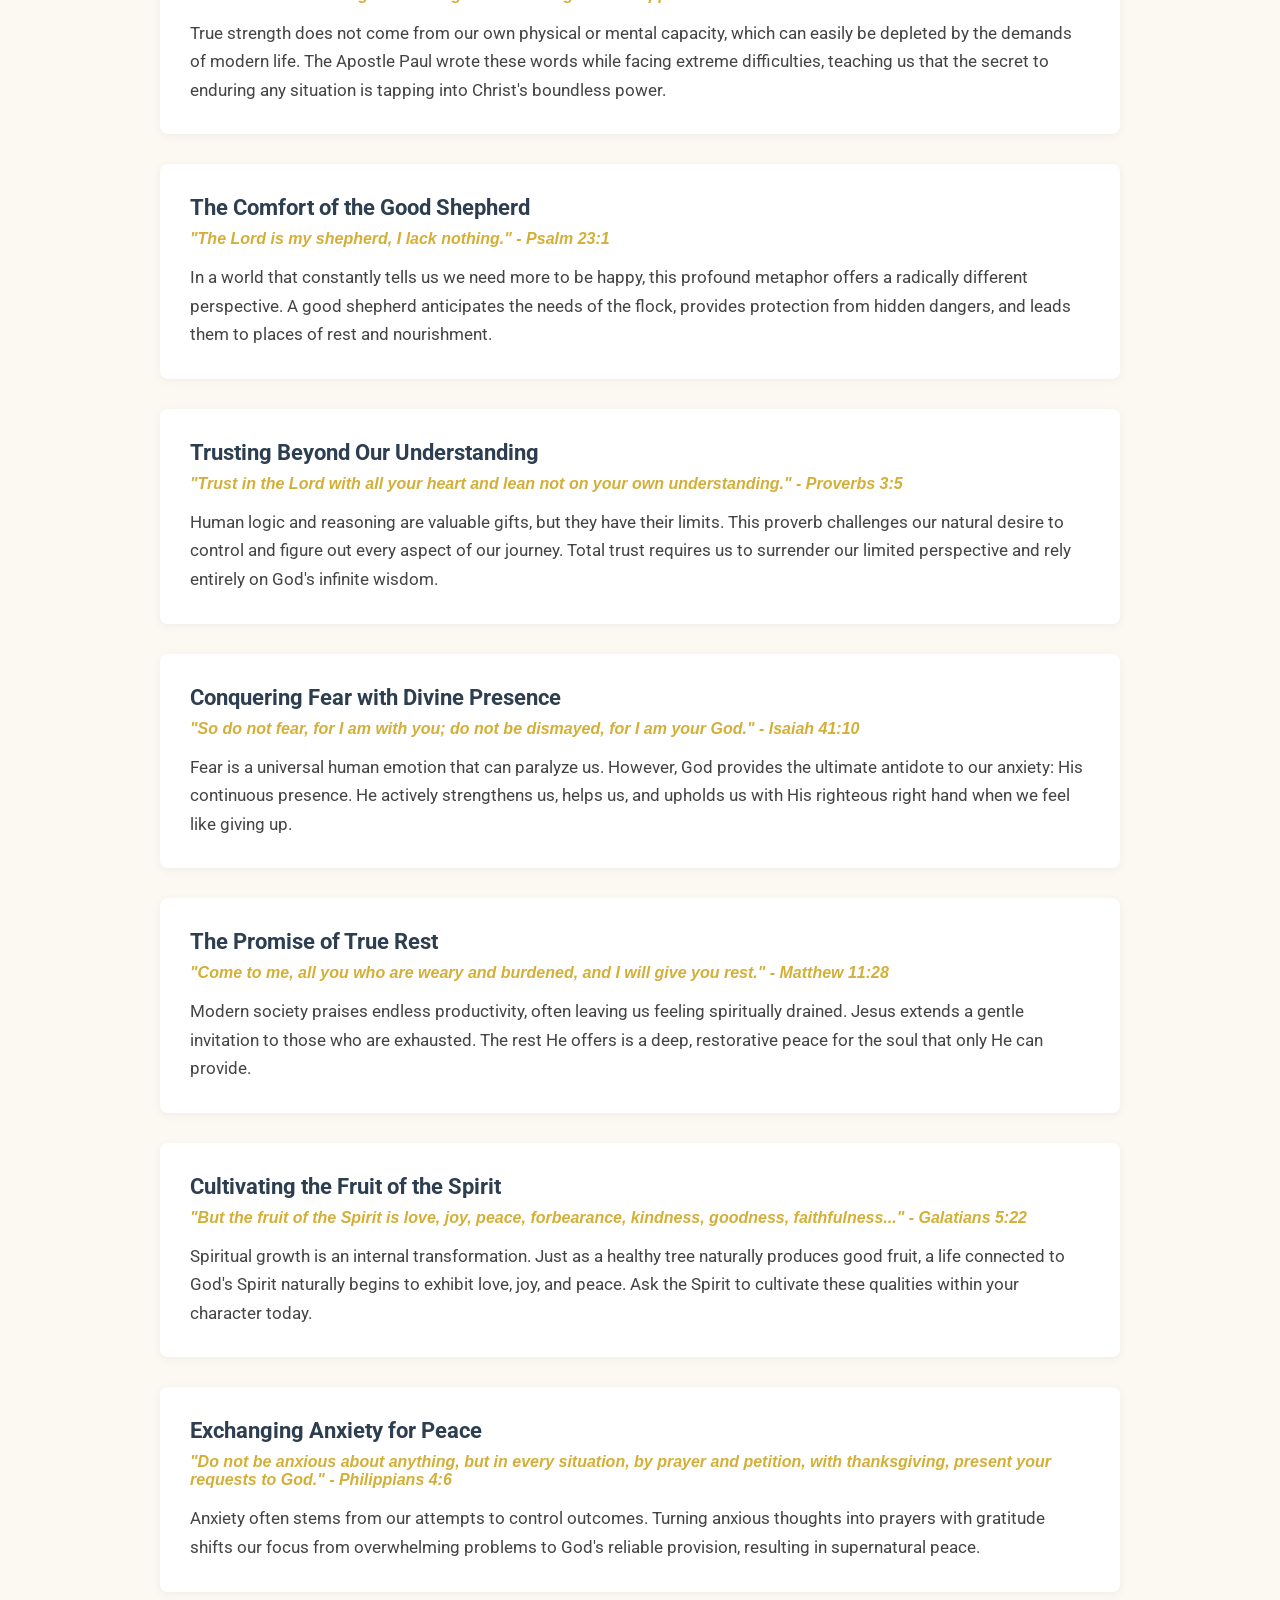
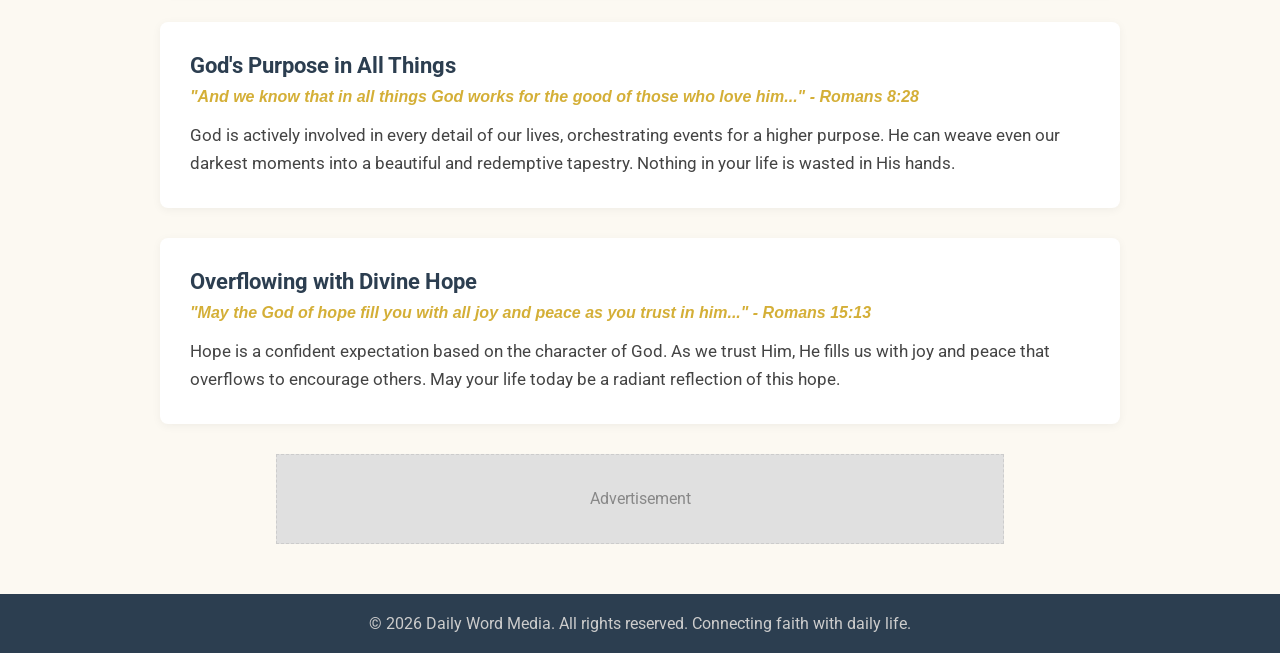
==== commit 79522059: "업데이트# Please enter the commit message for your changes. Lines starting" ====
--- a/index.html
+++ b/index.html
@@ -4,10 +4,19 @@
     <meta charset="UTF-8">
     <meta name="viewport" content="width=device-width, initial-scale=1.0">
     <title>Daily Word & Devotion | Inspirational Bible Verses</title>
+    
+    <!-- 구글 애드센스 소유권 확인 메타 태그 -->
+    <meta name="google-adsense-account" content="ca-pub-4959214774662841">
+
+    <!-- 구글 애드센스 자동 광고 스크립트 -->
+    <script async src="https://pagead2.googlesyndication.com/pagead/js/adsbygoogle.js?client=ca-pub-4959214774662841"
+     crossorigin="anonymous"></script>
+
     <link rel="stylesheet" href="style.css">
     <link href="https://fonts.googleapis.com/css2?family=Playfair+Display:ital,wght@0,400;0,700;1,400&family=Roboto:wght@300;400;700&display=swap" rel="stylesheet">
+    
     <meta name="description" content="Start your day with powerful Bible verses and deep daily devotions. Find hope, strength, and blessings for your life.">
-    <meta name="google-site-verification" content="google-site-verification: google1aadb986c15030ba.html" />
+    <meta name="google-site-verification" content="google1aadb986c15030ba.html" />
 </head>
 <body>
     <!-- 명확한 네비게이션 (구글 가이드라인 준수) -->
@@ -24,10 +33,13 @@
     </header>
 
     <div class="container">
-        <!-- 상단 광고 슬롯 -->
-        <div class="ad-slot" id="ad-top"><p>Advertisement</p></div>
+        <!-- 상단 광고 슬롯 (자동 광고 외에 수동 배너를 넣고 싶을 때 사용) -->
+        <div class="ad-slot" id="ad-top">
+            <p>Advertisement</p>
+            <!-- 여기에 단위별 광고 코드를 추가할 수 있습니다 -->
+        </div>
 
-        <!-- 1. 인터랙티브 유저 경험 영역 (기존 카드 기능) -->
+        <!-- 1. 인터랙티브 유저 경험 영역 -->
         <section class="hero-section">
             <h1>Pick Your Daily Blessing</h1>
             <p class="subtitle">Select a card below for a random daily verse, then scroll down to read today's deep reflections.</p>
@@ -41,84 +53,69 @@
         <!-- 중간 광고 슬롯 -->
         <div class="ad-slot" id="ad-mid"><p>Advertisement</p></div>
 
-        <!-- 2. SEO 및 애드센스 봇을 위한 텍스트 콘텐츠 영역 (매우 중요) -->
-        <!-- 이곳에 완성된 문장의 영어 텍스트가 하드코딩 되어 있어야 승인됩니다. -->
+        <!-- 2. 콘텐츠 영역 -->
         <section class="content-feed">
             <h2>Latest Devotions & Reflections</h2>
             
             <article class="devotion-post">
                 <h3>God's Ultimate Plan for Your Future</h3>
                 <span class="verse-quote">"For I know the plans I have for you, declares the Lord..." - Jeremiah 29:11</span>
-                <p>During times of uncertainty, it is easy to become anxious about what tomorrow holds. This verse serves as a powerful anchor for our souls. God is not a distant observer; He is the architect of your future. His plans are intentionally designed for your well-being, growth, and eternal hope. When we face economic hardship, political instability, or personal crises, trusting in this divine blueprint provides a peace that transcends human understanding. Take a moment today to reflect on the specific ways God has guided you through past difficulties.</p>
+                <p>During times of uncertainty, it is easy to become anxious about what tomorrow holds. This verse serves as a powerful anchor for our souls. God is not a distant observer; He is the architect of your future. His plans are intentionally designed for your well-being, growth, and eternal hope.</p>
             </article>
 
             <article class="devotion-post">
                 <h3>Finding Strength in the Midst of Weakness</h3>
                 <span class="verse-quote">"I can do all this through him who gives me strength." - Philippians 4:13</span>
-                <p>True strength does not come from our own physical or mental capacity, which can easily be depleted by the demands of modern life. The Apostle Paul wrote these words while facing extreme difficulties, teaching us that the secret to enduring any situation is tapping into Christ's boundless power. Whenever you face a monumental task or a seemingly impossible obstacle today, remind yourself that you are not relying on your own limited resources. The Creator of the universe offers His strength to those who simply ask and believe.</p>
-            </article>
-
-            <article class="devotion-post">
-                <h3>God's Ultimate Plan for Your Future</h3>
-                <span class="verse-quote">"For I know the plans I have for you, declares the Lord..." - Jeremiah 29:11</span>
-                <p>During times of uncertainty, it is easy to become anxious about what tomorrow holds. This verse serves as a powerful anchor for our souls. God is not a distant observer; He is the architect of your future. His plans are intentionally designed for your well-being, growth, and eternal hope. When we face economic hardship, political instability, or personal crises, trusting in this divine blueprint provides a peace that transcends human understanding. Take a moment today to reflect on the specific ways God has guided you through past difficulties, knowing He will do the same for your future.</p>
-            </article>
-
-            <article class="devotion-post">
-                <h3>Finding Strength in the Midst of Weakness</h3>
-                <span class="verse-quote">"I can do all this through him who gives me strength." - Philippians 4:13</span>
-                <p>True strength does not come from our own physical or mental capacity, which can easily be depleted by the demands of modern life. The Apostle Paul wrote these words while facing extreme difficulties, teaching us that the secret to enduring any situation is tapping into Christ's boundless power. Whenever you face a monumental task or a seemingly impossible obstacle today, remind yourself that you are not relying on your own limited resources. The Creator of the universe offers His strength to those who simply ask and believe. Step forward with confidence, knowing you are fully equipped by Him.</p>
+                <p>True strength does not come from our own physical or mental capacity, which can easily be depleted by the demands of modern life. The Apostle Paul wrote these words while facing extreme difficulties, teaching us that the secret to enduring any situation is tapping into Christ's boundless power.</p>
             </article>
 
             <article class="devotion-post">
                 <h3>The Comfort of the Good Shepherd</h3>
                 <span class="verse-quote">"The Lord is my shepherd, I lack nothing." - Psalm 23:1</span>
-                <p>In a world that constantly tells us we need more to be happy, this profound metaphor offers a radically different perspective. A good shepherd anticipates the needs of the flock, provides protection from hidden dangers, and leads them to places of rest and nourishment. When we truly recognize God as our Shepherd, the frantic pursuit of material wealth and social status begins to fade. We discover a deep sense of contentment, realizing that everything we genuinely need is already provided through His grace. Rest in the assurance that your Shepherd is watching over every detail of your life today.</p>
+                <p>In a world that constantly tells us we need more to be happy, this profound metaphor offers a radically different perspective. A good shepherd anticipates the needs of the flock, provides protection from hidden dangers, and leads them to places of rest and nourishment.</p>
             </article>
 
             <article class="devotion-post">
                 <h3>Trusting Beyond Our Understanding</h3>
                 <span class="verse-quote">"Trust in the Lord with all your heart and lean not on your own understanding." - Proverbs 3:5</span>
-                <p>Human logic and reasoning are valuable gifts, but they have their limits, especially when we face situations that simply do not make sense. This proverb challenges our natural desire to control and figure out every aspect of our journey. Total trust requires us to surrender our limited perspective and rely entirely on God's infinite wisdom. Even when the path ahead seems dark or confusing, we must remember that God sees the entire picture from beginning to end. By choosing to let go of our own assumptions and leaning into His promises, we open the door to divine guidance and profound peace.</p>
+                <p>Human logic and reasoning are valuable gifts, but they have their limits. This proverb challenges our natural desire to control and figure out every aspect of our journey. Total trust requires us to surrender our limited perspective and rely entirely on God's infinite wisdom.</p>
             </article>
 
             <article class="devotion-post">
                 <h3>Conquering Fear with Divine Presence</h3>
                 <span class="verse-quote">"So do not fear, for I am with you; do not be dismayed, for I am your God." - Isaiah 41:10</span>
-                <p>Fear is a universal human emotion that can paralyze us and prevent us from fulfilling our true potential. However, God does not simply tell us to stop being afraid; He provides the ultimate antidote to our anxiety: His continuous presence. The promise here is not that we will never face terrifying circumstances, but rather that we will never have to face them alone. He actively strengthens us, helps us, and upholds us with His righteous right hand when we feel like giving up. Let this truth sink deeply into your heart today, replacing your worries with unshakable courage.</p>
+                <p>Fear is a universal human emotion that can paralyze us. However, God provides the ultimate antidote to our anxiety: His continuous presence. He actively strengthens us, helps us, and upholds us with His righteous right hand when we feel like giving up.</p>
             </article>
 
             <article class="devotion-post">
                 <h3>The Promise of True Rest</h3>
                 <span class="verse-quote">"Come to me, all you who are weary and burdened, and I will give you rest." - Matthew 11:28</span>
-                <p>Modern society praises endless productivity and busyness, often leaving us feeling spiritually and physically drained. Jesus extends a gentle invitation to those who are exhausted by the heavy burdens of life, whether they are financial pressures, relational conflicts, or emotional pain. The rest He offers is not merely a temporary break from work, but a deep, restorative peace for the soul. To receive this rest, we must take the intentional step of coming to Him and laying down our heavy loads at His feet. Allow yourself to pause today and accept the profound spiritual rest that only He can provide.</p>
+                <p>Modern society praises endless productivity, often leaving us feeling spiritually drained. Jesus extends a gentle invitation to those who are exhausted. The rest He offers is a deep, restorative peace for the soul that only He can provide.</p>
             </article>
 
             <article class="devotion-post">
                 <h3>Cultivating the Fruit of the Spirit</h3>
                 <span class="verse-quote">"But the fruit of the Spirit is love, joy, peace, forbearance, kindness, goodness, faithfulness..." - Galatians 5:22</span>
-                <p>Spiritual growth is not about strictly following a set of religious rules, but rather about undergoing an internal transformation. Just as a healthy tree naturally produces good fruit over time, a life connected to God's Spirit naturally begins to exhibit these beautiful characteristics. These traits—love, joy, peace, and patience—are especially crucial when we interact with difficult people or navigate frustrating circumstances. We cannot manufacture this fruit through sheer willpower; it grows as we spend time in God's presence and surrender to His shaping hand. Ask the Spirit to cultivate these qualities within your character today.</p>
+                <p>Spiritual growth is an internal transformation. Just as a healthy tree naturally produces good fruit, a life connected to God's Spirit naturally begins to exhibit love, joy, and peace. Ask the Spirit to cultivate these qualities within your character today.</p>
             </article>
 
             <article class="devotion-post">
                 <h3>Exchanging Anxiety for Peace</h3>
                 <span class="verse-quote">"Do not be anxious about anything, but in every situation, by prayer and petition, with thanksgiving, present your requests to God." - Philippians 4:6</span>
-                <p>Anxiety often stems from our desperate attempts to control outcomes that are entirely out of our hands. The Apostle Paul offers a highly practical strategy for combating worry: turning our anxious thoughts directly into prayers. This process involves honestly presenting our needs to God, but doing so with a foundation of gratitude for what He has already done. When we shift our focus from our overwhelming problems to God's reliable provision, the heavy weight of anxiety naturally begins to lift. The result is a supernatural peace that guards our hearts and minds against the storms of life.</p>
+                <p>Anxiety often stems from our attempts to control outcomes. Turning anxious thoughts into prayers with gratitude shifts our focus from overwhelming problems to God's reliable provision, resulting in supernatural peace.</p>
             </article>
 
             <article class="devotion-post">
                 <h3>God's Purpose in All Things</h3>
-                <span class="verse-quote">"And we know that in all things God works for the good of those who love him, who have been called according to his purpose." - Romans 8:28</span>
-                <p>It is often incredibly difficult to see any good in moments of deep sorrow, failure, or unexpected loss. However, this verse provides a sweeping promise that God is actively involved in every single detail of our lives, orchestrating events for a higher purpose. This does not mean that every event itself is inherently good, but rather that God can weave even our darkest moments into a beautiful and redemptive tapestry. Our role is to maintain our love for Him and trust His overarching narrative, even when the current chapter is painful. Hold onto the hope that nothing in your life is wasted in His hands.</p>
+                <span class="verse-quote">"And we know that in all things God works for the good of those who love him..." - Romans 8:28</span>
+                <p>God is actively involved in every detail of our lives, orchestrating events for a higher purpose. He can weave even our darkest moments into a beautiful and redemptive tapestry. Nothing in your life is wasted in His hands.</p>
             </article>
 
             <article class="devotion-post">
                 <h3>Overflowing with Divine Hope</h3>
-                <span class="verse-quote">"May the God of hope fill you with all joy and peace as you trust in him, so that you may overflow with hope by the power of the Holy Spirit." - Romans 15:13</span>
-                <p>Hope is not simply wishful thinking; it is a confident expectation based on the undeniable character of God. The beautiful progression in this verse reveals that as we actively choose to trust God, He responds by filling us internally with profound joy and peace. This internal fulfillment is not meant to be kept to ourselves; it is designed to overflow, spilling out to encourage and uplift the people around us. Our world is desperate for authentic hope, and as believers, we are called to be vessels of that light. May your life today be a radiant reflection of the hope you have found in Him.</p>
+                <span class="verse-quote">"May the God of hope fill you with all joy and peace as you trust in him..." - Romans 15:13</span>
+                <p>Hope is a confident expectation based on the character of God. As we trust Him, He fills us with joy and peace that overflows to encourage others. May your life today be a radiant reflection of this hope.</p>
             </article>
-
-            <!-- 승인을 위해 이런 article을 최소 10개 이상 여기에 직접 작성해 넣으세요 -->
         </section>
 
         <!-- 하단 광고 슬롯 -->
